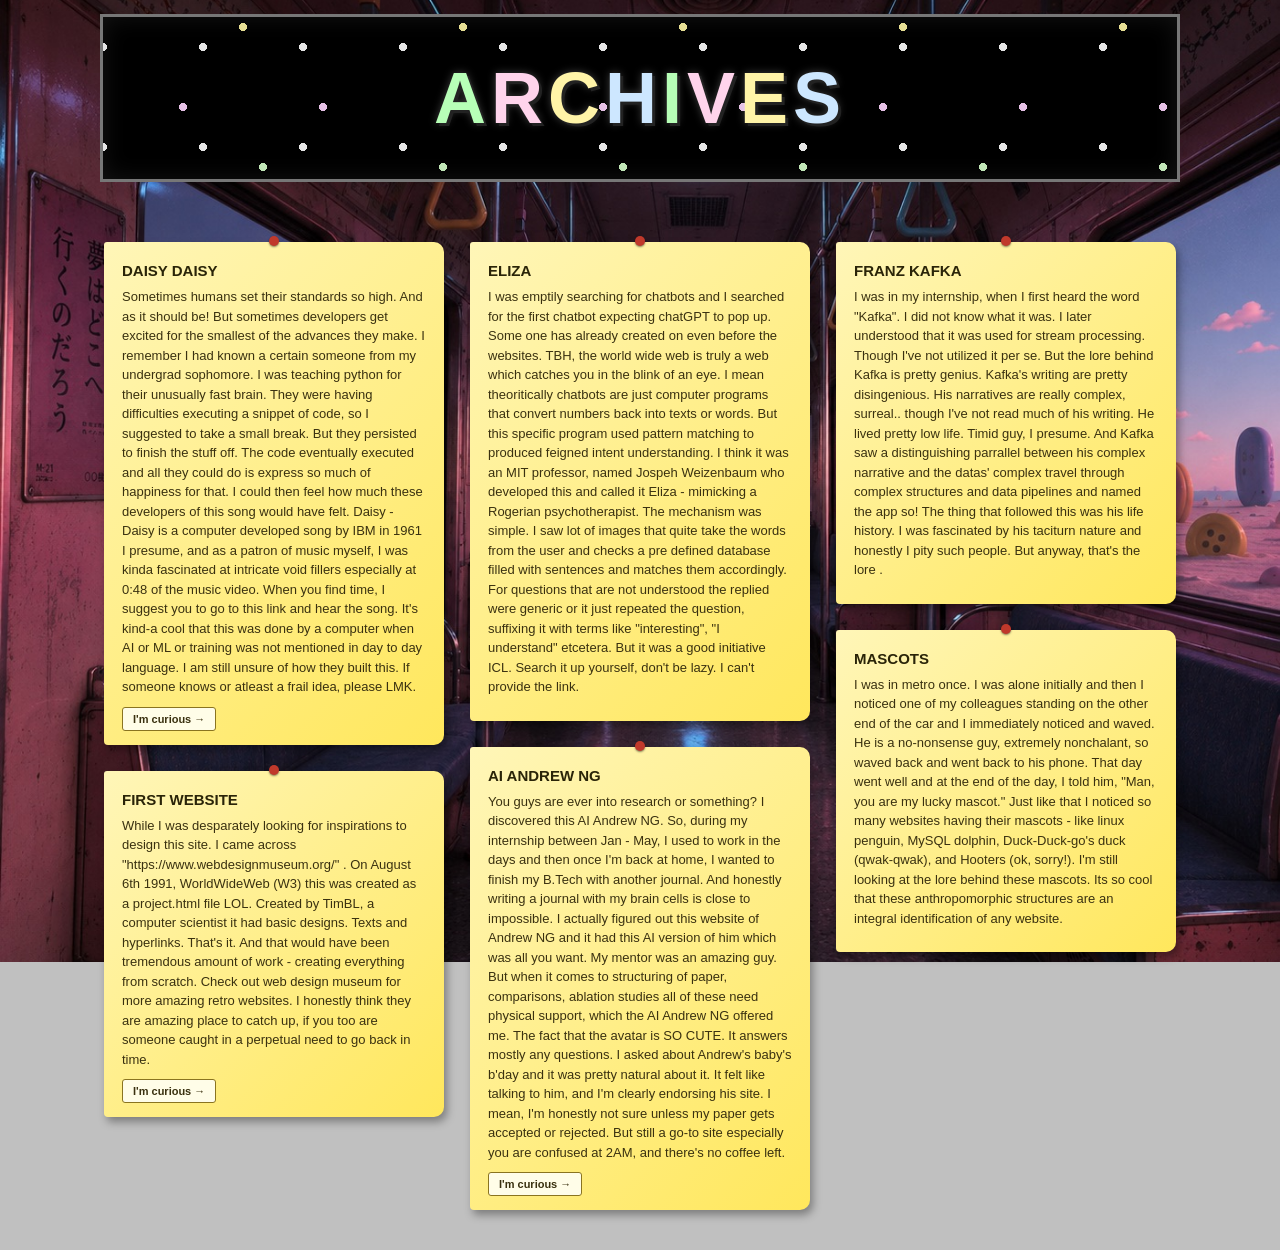
==== archives.html @ a82947a1 "After archives endpoint" ====
<!DOCTYPE html>
<html lang="en">
<head>
<meta charset="UTF-8">
<meta name="viewport" content="width=device-width, initial-scale=1.0">
<title>Archives</title>
<link rel="stylesheet" href="styles.css">
<link rel="stylesheet" href="archives.css">
</head>
<body class="archives-body">

<div id="page-wrap">

  <!-- ================= HEADING (reuses existing banner style) ================= -->
  <table class="banner-table" cellpadding="0" cellspacing="0" border="0">
    <tr>
      <td class="banner-cell">
        <div class="archive-header">
          <h1 class="archive-title">
            <span>A</span><span>R</span><span>C</span><span>H</span><span>I</span><span>V</span><span>E</span><span>S</span>
          </h1>
        </div>
      </td>
    </tr>
  </table>

  <!-- ================= NOTES BOARD (populated by archives.js) ================= -->
  <div id="notes-board" class="notes-board">
    <!-- Sticky notes are generated automatically from content/discoveries.md -->
    <!-- No note markup should be added here by hand. -->
  </div>

  <p id="notes-status" class="notes-status"></p>

</div>

<script src="archives.js"></script>
</body>
</html>
---- styles.css ----
/* ==========================================================
   RETRO 1998 PERSONAL HOMEPAGE STYLESHEET
   Palette: silver / light gray / dark gray / white / black
   ========================================================== */

* {
  box-sizing: border-box;
}

html, body {
  margin: 0;
  padding: 0;
  height: 100%;
}

body {
  font-family: Verdana, Tahoma, Arial, sans-serif;
  font-size: 12px;
  color: #000000;
  /* subtle brushed-silver / checker texture background */
  background-color: #c0c0c0;
  background-image:
    repeating-linear-gradient(
      45deg,
      rgba(255,255,255,0.08) 0px,
      rgba(255,255,255,0.08) 2px,
      rgba(0,0,0,0.04) 2px,
      rgba(0,0,0,0.04) 4px
    ),
    repeating-linear-gradient(
      0deg,
      rgba(255,255,255,0.05) 0px,
      rgba(255,255,255,0.05) 1px,
      transparent 1px,
      transparent 3px
    );
  background-attachment: fixed;
}

/* ---------- page wrapper / centering ---------- */

#page-wrap {
  max-width: 1100px;
  margin: 14px auto 30px auto;
  padding: 0 10px;
}

table {
  width: 100%;
  border-collapse: collapse;
}

/* ==========================================================
   BEVEL / EMBOSS HELPERS (classic Win95/98 3D borders)
   ========================================================== */

.bevel-out {
  border-top: 2px solid #ffffff;
  border-left: 2px solid #ffffff;
  border-right: 2px solid #404040;
  border-bottom: 2px solid #404040;
  box-shadow: inset 1px 1px 0px #dfdfdf, inset -1px -1px 0px #808080;
}

.bevel-in {
  border-top: 2px solid #404040;
  border-left: 2px solid #404040;
  border-right: 2px solid #ffffff;
  border-bottom: 2px solid #ffffff;
  box-shadow: inset 1px 1px 0px #808080;
}

/* ==========================================================
   BANNER
   ========================================================== */

.banner-table {
  margin-bottom: 50px;
}

.banner-cell {
  padding: 0;
}

.banner {
  background-color: #b0b0b0;
  background-image: linear-gradient(180deg, #e8e8e8 0%, #b8b8b8 50%, #909090 100%);
  border-top: 3px solid #ffffff;
  border-left: 3px solid #ffffff;
  border-right: 3px solid #404040;
  border-bottom: 3px solid #404040;
  padding: 14px 10px;
  text-align: center;
  position: relative;
}

.banner-title {
  margin: 4px 0 2px 0;
  font-family: Arial, Verdana, sans-serif;
  font-size: 35px;
  font-weight: bold;
  letter-spacing: 4px;
  color: #202020;
  text-shadow:
    2px 2px 0px #ffffff,
    3px 3px 0px #6f6f6f;
  text-transform: uppercase;
}

.banner-sub {
  margin: 0 0 6px 0;
  font-size: 13px;
  font-style: italic;
  color: #303030;
}

.banner-marquee {
  font-size: 14px;
  color: #303030;
  letter-spacing: 6px;
}

/* ==========================================================
   NAV BUTTONS
   ========================================================== */

.nav-table {
  margin-bottom: 10px;
}

.nav-cell {
  width: 33.33%;
  text-align: center;
}

.win-button {
  font-family: Verdana, Tahoma, Arial, sans-serif;
  font-size: 12px;
  font-weight: bold;
  color: #000000;
  background-color: #c0c0c0;
  background-image: linear-gradient(180deg, #e8e8e8 0%, #c0c0c0 40%, #a8a8a8 100%);
  border-top: 2px solid #ffffff;
  border-left: 2px solid #ffffff;
  border-right: 2px solid #404040;
  border-bottom: 2px solid #404040;
  padding: 10px 6px;
  width: 100%;
  cursor: pointer;
}

.win-button:hover {
  background-image: linear-gradient(180deg, #f0f0f0 0%, #d0d0d0 40%, #b8b8b8 100%);
}

.win-button:active {
  border-top: 2px solid #404040;
  border-left: 2px solid #404040;
  border-right: 2px solid #ffffff;
  border-bottom: 2px solid #ffffff;
  padding: 11px 5px 9px 7px;
}

/* ==========================================================
   MAIN CONTENT PANEL (styled like an old app window)
   ========================================================== */

.content-table {
  width: 500px;      /* or whatever size you want */
  margin-bottom: 10px;
}

.content-panel {
  background-color: #c0c0c0;
  border-top: 2px solid #ffffff;
  border-left: 2px solid #ffffff;
  border-right: 2px solid #404040;
  border-bottom: 2px solid #404040;
}

.panel-titlebar {
  background-image: linear-gradient(90deg, #000080 0%, #1084d0 100%);
  color: #ffffff;
  font-weight: bold;
  font-size: 12px;
  padding: 4px 6px;
  display: flex;
  justify-content: space-between;
  align-items: center;
  font-family: Tahoma, Verdana, sans-serif;
}

.panel-titlebar-btns {
  display: flex;
  gap: 3px;
}

.tb-btn-close {
  background-color: #cc1212;
  color: #000000;
  border-top: 1px solid #ffffff;
  border-left: 1px solid #ffffff;
  border-right: 1px solid #404040;
  border-bottom: 1px solid #404040;
  font-size: 10px;
  line-height: 12px;
  width: 16px;
  height: 14px;
  text-align: center;
  font-weight: bold;
}

.tb-btn {
  background-color: #c0c0c0;
  color: #000000;
  border-top: 1px solid #ffffff;
  border-left: 1px solid #ffffff;
  border-right: 1px solid #404040;
  border-bottom: 1px solid #404040;
  font-size: 10px;
  line-height: 12px;
  width: 16px;
  height: 14px;
  text-align: center;
  font-weight: bold;
}

.panel-body {
  padding: 14px;
  background-color: #d4d4d4;
  background-image:
    repeating-linear-gradient(
      0deg,
      rgba(0,0,0,0.015) 0px,
      rgba(0,0,0,0.015) 1px,
      transparent 1px,
      transparent 2px
    );
  min-height: 260px;
}

/* ---- layout table splitting video / text ---- */

.layout-table td {
  vertical-align: top;
}

.video-cell {
  width: 160px;
  padding-right: 16px;
  text-align: center;
}

.video-frame {
  width: 140px;
  height: 140px;
  background-color: #000000;
  border-top: 2px solid #404040;
  border-left: 2px solid #404040;
  border-right: 2px solid #ffffff;
  border-bottom: 2px solid #ffffff;
  padding: 4px;
  margin: 0 auto;
}

.intro-video {
  width: 100%;
  height: 100%;
  object-fit: cover;
  display: block;
  background-color: #000000;
}

.video-caption {
  margin-top: 6px;
  font-size: 13px;
  color: #070606;
  font-style: italic;
  font-family: 'Gill Sans', 'Gill Sans MT', Calibri, 'Trebuchet MS', sans-serif;
}

.text-cell {
  padding-top: 2px;
}

.notepad-heading {
  margin: 0 0 8px 0;
  font-size: 18px;
  color: #000080;
  font-family: Arial, Verdana, sans-serif;
}

.intro-text {
  margin: 0 0 10px 0;
  line-height: 1.5;
  color: #1a1a1a;
  text-align: justify ;
}

.divider {
  border: none;
  border-top: 1px solid #808080;
  border-bottom: 1px solid #ffffff;
  margin: 14px 0;
}

.placeholder-text {
  font-style: italic;
  color: #505050;
  font-size: 12px;
}

/* ==========================================================
   MAIN ROW LAYOUT (intro notepad + side windows side by side)
   ========================================================== */

.main-row-table {
  margin-bottom: 10px;
}

.main-row-left {
  vertical-align: top;
  width: 500px;
  padding-right: 24px;
}

.main-row-right {
  vertical-align: top;
}

/* the content-table nested inside main-row-left keeps its own
   width/margin rules untouched - no need to redeclare them here */

.side-window {
  margin-bottom: 16px;
}

.side-window:last-child {
  margin-bottom: 0;
}

.side-window-body {
  min-height: 0;
}

.side-content-row td {
  vertical-align: top;
}

.side-icon-cell {
  width: 56px;
  text-align: center;
  padding-right: 10px;
}

.side-icon {
  font-size: 36px;
  line-height: 1;
}

.side-window-title {
  margin: 0 0 4px 0;
  font-size: 15px;
  font-weight: bold;
  color: #000080;
  font-family: Arial, Verdana, sans-serif;
}

.side-window-hr {
  border: none;
  border-top: 1px solid #808080;
  border-bottom: 1px solid #ffffff;
  margin: 6px 0 10px 0;
}

.side-project-title {
  margin: 0 0 4px 0;
  font-weight: bold;
  font-size: 13px;
  color: #000000;
}

.side-desc-text {
  margin: 0;
  font-style: italic;
  font-size: 12px;
  color: #1a1a1a;
  line-height: 1.4;
}

.progress-row {
  display: flex;
  align-items: center;
  gap: 8px;
  margin: 12px 0 8px 0;
}

.progress-label {
  font-size: 12px;
  color: #1a1a1a;
  white-space: nowrap;
}

.progress-track {
  flex: 1;
  height: 14px;
  background-color: #ffffff;
  border-top: 1px solid #404040;
  border-left: 1px solid #404040;
  border-right: 1px solid #ffffff;
  border-bottom: 1px solid #ffffff;
  padding: 1px;
}

.progress-fill {
  height: 100%;
  background-color: #000080;
  background-image: repeating-linear-gradient(
    90deg,
    #1084d0 0px,
    #1084d0 6px,
    #000080 6px,
    #000080 8px
  );
}

.progress-percent {
  font-size: 12px;
  font-weight: bold;
  color: #1a1a1a;
  white-space: nowrap;
}

.side-meta-text {
  font-size: 11px;
  color: #505050;
  margin: 0;
}

.side-dashed-divider {
  border: none;
  border-top: 1px dashed #808080;
  margin: 10px 0;
}

.side-btn {
  width: 160px;
  text-align: left;
  padding: 8px 10px;
}

/* ==========================================================
   SOCIAL LINKS BOX
   ========================================================== */

.social-box {
  max-width: 500px;
  margin: 0 auto 16px auto;
  padding: 14px;
  display: flex;
  justify-content: center;
  gap: 16px;
  background-color: #c0c0c0;
  border-radius: 14px;
  border-top: 2px solid #ffffff;
  border-left: 2px solid #ffffff;
  border-right: 2px solid #404040;
  border-bottom: 2px solid #404040;
}

.social-slot {
  width: 48px;
  height: 48px;
  background-color: #d4d4d4;
  border-top: 2px solid #404040;
  border-left: 2px solid #404040;
  border-right: 2px solid #ffffff;
  border-bottom: 2px solid #ffffff;
  display: flex;
  align-items: center;
  justify-content: center;
}

.social-icon {
  width: 32px;
  height: 32px;
  object-fit: contain;
}

/* ==========================================================
   FOOTER
   ========================================================== */

.footer-cell {
  text-align: center;
  padding-top: 6px;
}

.pixel-divider {
  border: none;
  height: 4px;
  background-image: repeating-linear-gradient(
    90deg,
    #404040 0px,
    #404040 4px,
    #ffffff 4px,
    #ffffff 8px
  );
  margin: 0 0 8px 0;
}

.footer-text {
  font-size: 11px;
  color: #303030;
  line-height: 1.6;
}

.blink {
  animation: blinker 1s step-start infinite;
  color: #cc0000;
  font-weight: bold;
}

@keyframes blinker {
  50% {
    opacity: 0;
  }
}

/* ==========================================================
   RESPONSIVE (keep it simple / period-appropriate)
   ========================================================== */

@media (max-width: 600px) {
  .banner-title {
    font-size: 26px;
    letter-spacing: 2px;
  }

  .nav-table, .nav-table tr, .nav-cell {
    display: block;
    width: 100%;
  }

  .nav-cell {
    margin-bottom: 6px;
  }

  .layout-table, .layout-table tr, .video-cell, .text-cell {
    display: block;
    width: 100%;
  }

  .video-cell {
    padding-right: 0;
    margin-bottom: 12px;
  }

  .main-row-table, .main-row-table tr, .main-row-left, .main-row-right {
    display: block;
    width: 100%;
  }

  .main-row-left {
    padding-right: 0;
    margin-bottom: 16px;
  }

  .content-table {
    width: 100%;
  }
}
---- archives.css ----
/* ==========================================================
   ARCHIVES PAGE STYLESHEET
   Loaded after styles.css - only overrides/adds what's needed
   for this page. Shared banner/silver look stays untouched.
   ========================================================== */

/* ---------- page background photo + readability overlay ---------- */

/* ===========================
   Archive Header
=========================== */

.archive-header {
    position: relative;
    background: #000;
    padding: 40px 20px;
    text-align: center;
    overflow: hidden;
    border: 3px solid #777;
    box-shadow: inset 0 0 25px rgba(255,255,255,0.08);
}

/* Random pastel stars */

.archive-header::before {
    content: "";
    position: absolute;
    inset: 0;

    background-image:
        radial-gradient(#ffd6ff 4px, transparent 2px),
        radial-gradient(#d6ffcb 4px, transparent 2px),
        radial-gradient(#fff6a3 4px, transparent 2px),
        radial-gradient(#cde7ff 4px, transparent 2px),
        radial-gradient(white 4px, transparent 1.8px);

    background-size:
        140px 140px,
        180px 180px,
        220px 220px,
        260px 260px,
        100px 100px;

    background-position:
        10px 20px,
        70px 60px,
        30px 120px,
        100px 40px,
        50px 80px;

    opacity: .9;
    pointer-events: none;
}

/* Archive title */

.archive-title {
    position: relative;
    z-index: 2;
    font-family: Impact, sans-serif;
    font-size: 72px;
    letter-spacing: 5px;
    margin: 0;
    text-shadow:
        3px 3px 0 #222,
        0 0 8px rgba(255,255,255,.25);
}

/* Individual letter colours */

.archive-title span:nth-child(4n+1) {
    color: #b7ffb7;      /* pastel green */
}

.archive-title span:nth-child(4n+2) {
    color: #ffd4ec;      /* pastel pink */
}

.archive-title span:nth-child(4n+3) {
    color: #fff4a8;      /* pastel yellow */
}

.archive-title span:nth-child(4n+4) {
    color: #cde7ff;      /* pastel blue */
}

/* Subtitle */

.archive-subtitle {
    position: relative;
    z-index: 2;
    margin-top: 10px;
    color: #d8d8d8;
    font-style: italic;
    font-size: 28px;
}

body.archives-body {
  background-image: url('assets/metro.jpeg');
  background-size: cover;
  background-position: center center;
  background-repeat: no-repeat;
  background-attachment: fixed;
  position: relative;
}

body.archives-body::before {
  content: "";
  position: fixed;
  top: 0;
  left: 0;
  right: 0;
  bottom: 0;
  z-index: 0;
  pointer-events: none;
}

body.archives-body #page-wrap {
  position: relative;
  z-index: 1;
}

/* ==========================================================
   NOTES BOARD (masonry / Pinterest-style layout via flexbox
   columns built in JS - see archives.js. CSS multi-column
   layout was tried first but browsers don't reliably honor
   break-inside: avoid, so tall notes could get sliced across
   a column break. Real flex columns avoid that entirely,
   since a note is a full DOM child of its column, never a
   fragment straddling a break.)
   ========================================================== */

.notes-board {
  display: flex;
  align-items: flex-start;
  gap: 26px;
  padding: 10px 4px 40px 4px;
}

.notes-column {
  display: flex;
  flex-direction: column;
  gap: 26px;
  flex: 1 1 0;
  min-width: 0;
}

.notes-status {
  text-align: center;
  font-size: 12px;
  color: #303030;
  font-style: italic;
}

/* ---------- individual sticky note ---------- */

.sticky-note {
  margin: 0;
  padding: 16px 18px 14px 18px;
  background-color: #fff29b;
  background-image: linear-gradient(135deg, #fff6b8 0%, #ffe75c 100%);
  border-radius: 3px 10px 10px 4px;
  box-shadow: 3px 5px 9px rgba(0, 0, 0, 0.35);
  font-family: "Comic Sans MS", "Segoe Print", Verdana, cursive, sans-serif;
  color: #3a3110;
  position: relative;
}

/* small "pin" dot at the top of each note for a handmade touch */
.sticky-note::before {
  content: "";
  position: absolute;
  top: -6px;
  left: 50%;
  transform: translateX(-50%);
  width: 10px;
  height: 10px;
  background-color: #c0392b;
  border-radius: 50%;
  box-shadow: 0 1px 2px rgba(0, 0, 0, 0.5);
}

.note-title {
  margin: 4px 0 8px 0;
  font-size: 15px;
  font-weight: bold;
  color: #2a2408;
}

.note-summary {
  margin: 0 0 10px 0;
  font-size: 13px;
  line-height: 1.5;
  color: #3a3110;
}

.note-link-btn {
  display: inline-block;
  font-family: Verdana, Tahoma, Arial, sans-serif;
  font-size: 11px;
  font-weight: bold;
  color: #3a3110;
  background-color: #fffde8;
  border: 1px solid #8a7420;
  border-radius: 3px;
  padding: 5px 10px;
  text-decoration: none;
  cursor: pointer;
}

.note-link-btn:hover {
  background-color: #ffffff;
}

/* ==========================================================
   RESPONSIVE MASONRY COLUMNS
   Column *count* is decided in archives.js (it needs to know
   the number to actually distribute notes into that many
   .notes-column elements). These breakpoints must stay in
   sync with the ones read in archives.js.
   ========================================================== */

@media (max-width: 600px) {
  .notes-board {
    flex-direction: column;
  }
}
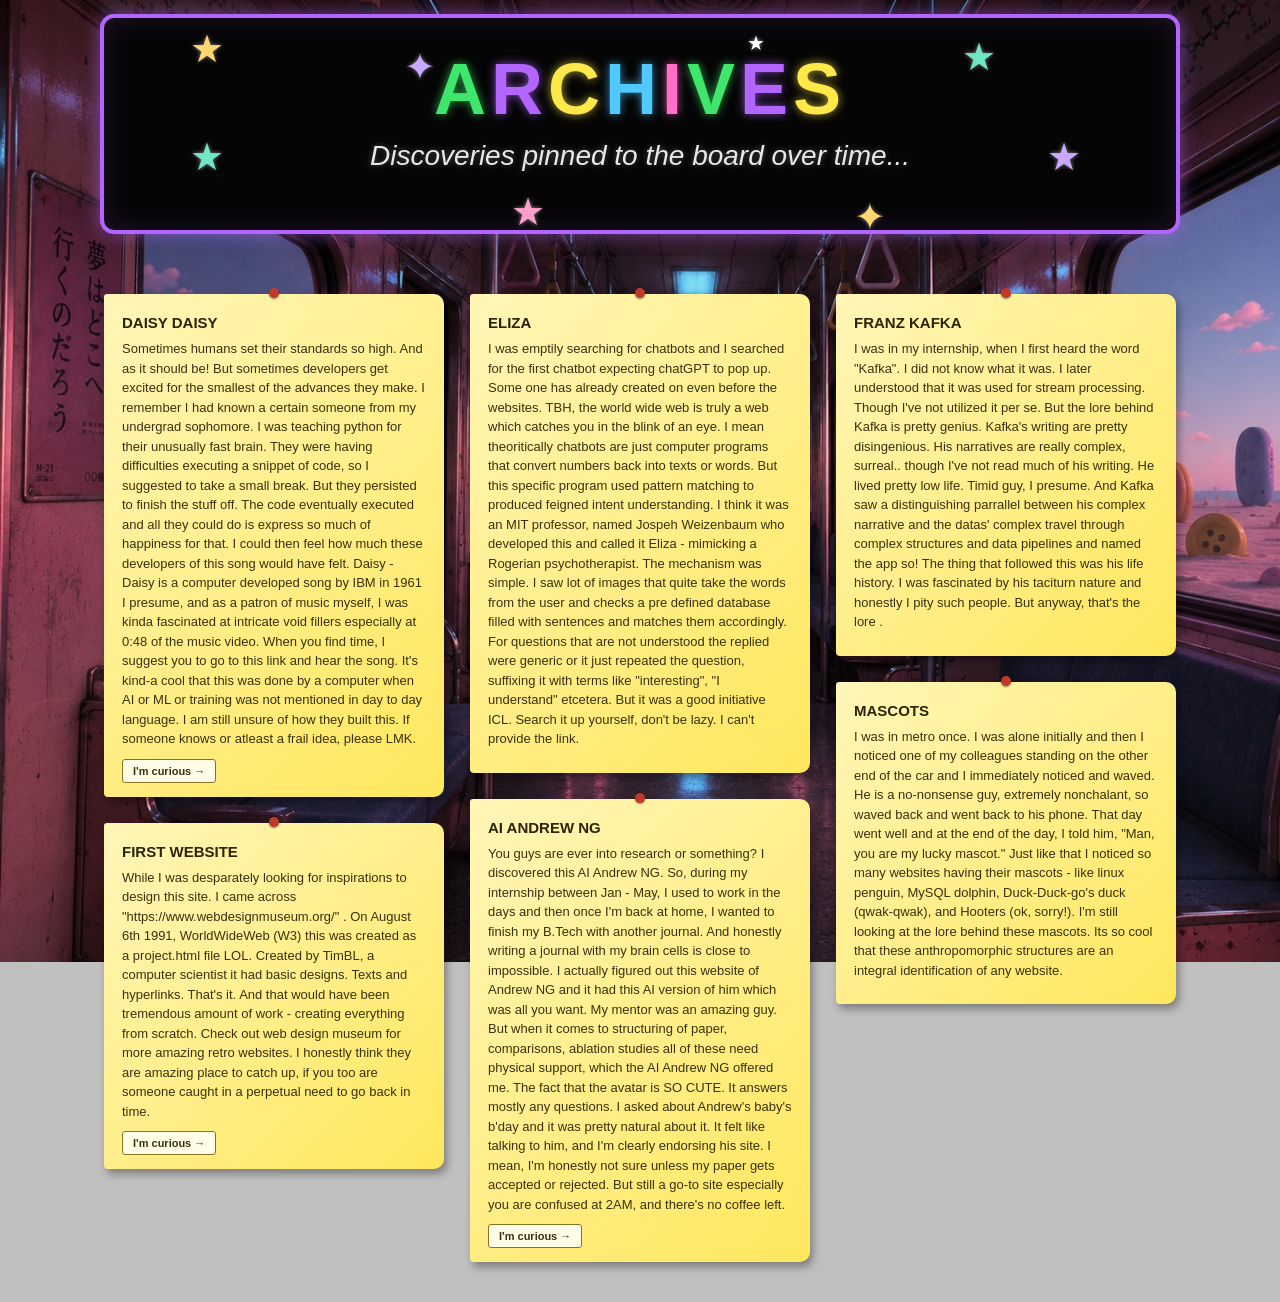
==== commit 1378466c: "new header" ====
--- a/archives.html
+++ b/archives.html
@@ -16,9 +16,20 @@
     <tr>
       <td class="banner-cell">
         <div class="archive-header">
+          <div class="header-stars" aria-hidden="true">
+            <span class="star" style="top:12px; left:8%; color:#ffd76e; font-size:38px;">★</span>
+            <span class="star" style="top:120px; left:8%; color:#6fe6c4; font-size:38px;">★</span>
+            <span class="star" style="top:30px; left:28%; color:#c9a8ff; font-size:38px;">✦</span>
+            <span class="star" style="top:175px; left:38%; color:#ff9ecb; font-size:38px;">★</span>
+            <span class="star" style="top:20px; left:80%; color:#6fe6c4; font-size:38px;">★</span>
+            <span class="star" style="top:180px; left:70%; color:#ffd76e; font-size:38px;">✦</span>
+            <span class="star" style="top:15px; left:60%; color:#ffffff; font-size:20px;">★</span>
+            <span class="star" style="top:120px; left:88%; color:#c9a8ff; font-size:38px;">★</span>
+          </div>
           <h1 class="archive-title">
             <span>A</span><span>R</span><span>C</span><span>H</span><span>I</span><span>V</span><span>E</span><span>S</span>
           </h1>
+          <p class="archive-subtitle">Discoveries pinned to the board over time...</p>
         </div>
       </td>
     </tr>
--- a/styles.css
+++ b/styles.css
@@ -358,6 +358,16 @@
   line-height: 1;
 }
 
+.folder-icon {
+  width: 48px;
+  height: 52px;
+}
+
+.eureka-icon {
+  width: 48px;
+  height: 52px;
+}
+
 .side-window-title {
   margin: 0 0 4px 0;
   font-size: 15px;
--- a/archives.css
+++ b/archives.css
@@ -12,44 +12,30 @@
 
 .archive-header {
     position: relative;
-    background: #000;
-    padding: 40px 20px;
+    background: #050505;
+    padding: 30px 20px;
     text-align: center;
     overflow: hidden;
-    border: 3px solid #777;
-    box-shadow: inset 0 0 25px rgba(255,255,255,0.08);
-}
-
-/* Random pastel stars */
-
-.archive-header::before {
-    content: "";
-    position: absolute;
-    inset: 0;
-
-    background-image:
-        radial-gradient(#ffd6ff 4px, transparent 2px),
-        radial-gradient(#d6ffcb 4px, transparent 2px),
-        radial-gradient(#fff6a3 4px, transparent 2px),
-        radial-gradient(#cde7ff 4px, transparent 2px),
-        radial-gradient(white 4px, transparent 1.8px);
-
-    background-size:
-        140px 140px,
-        180px 180px,
-        220px 220px,
-        260px 260px,
-        100px 100px;
-
-    background-position:
-        10px 20px,
-        70px 60px,
-        30px 120px,
-        100px 40px,
-        50px 80px;
-
-    opacity: .9;
-    pointer-events: none;
+    border: 4px solid #b266ff;
+    border-radius: 14px;
+    box-shadow:
+        0 0 18px rgba(178, 102, 255, 0.55),
+        inset 0 0 30px rgba(178, 102, 255, 0.15);
+}
+
+/* Scattered multi-colored stars */
+
+.header-stars {
+  position: absolute;
+  inset: 0;
+  pointer-events: none;
+  z-index: 1;
+}
+
+.star {
+  position: absolute;
+  line-height: 1;
+  text-shadow: 0 0 4px rgba(255, 255, 255, 0.5);
 }
 
 /* Archive title */
@@ -62,26 +48,35 @@
     letter-spacing: 5px;
     margin: 0;
     text-shadow:
-        3px 3px 0 #222,
-        0 0 8px rgba(255,255,255,.25);
-}
-
-/* Individual letter colours */
-
-.archive-title span:nth-child(4n+1) {
-    color: #b7ffb7;      /* pastel green */
-}
-
-.archive-title span:nth-child(4n+2) {
-    color: #ffd4ec;      /* pastel pink */
-}
-
-.archive-title span:nth-child(4n+3) {
-    color: #fff4a8;      /* pastel yellow */
-}
-
-.archive-title span:nth-child(4n+4) {
-    color: #cde7ff;      /* pastel blue */
+        3px 3px 0 #000,
+        0 0 12px rgba(255, 255, 255, 0.4);
+}
+
+/* Individual letter colours - more saturated / "neon" */
+
+.archive-title span:nth-child(5n+1) {
+    color: #3ee66b;      /* vivid green */
+    text-shadow: 0 0 10px rgba(62, 230, 107, 0.7), 3px 3px 0 #000;
+}
+
+.archive-title span:nth-child(5n+2) {
+    color: #b266ff;      /* vivid purple */
+    text-shadow: 0 0 10px rgba(178, 102, 255, 0.7), 3px 3px 0 #000;
+}
+
+.archive-title span:nth-child(5n+3) {
+    color: #ffe94a;      /* vivid yellow */
+    text-shadow: 0 0 10px rgba(255, 233, 74, 0.7), 3px 3px 0 #000;
+}
+
+.archive-title span:nth-child(5n+4) {
+    color: #4fc9ff;      /* vivid blue */
+    text-shadow: 0 0 10px rgba(79, 201, 255, 0.7), 3px 3px 0 #000;
+}
+
+.archive-title span:nth-child(5n+5) {
+    color: #ff6fc9;      /* vivid pink */
+    text-shadow: 0 0 10px rgba(255, 111, 201, 0.7), 3px 3px 0 #000;
 }
 
 /* Subtitle */
@@ -90,9 +85,10 @@
     position: relative;
     z-index: 2;
     margin-top: 10px;
-    color: #d8d8d8;
+    color: #e8e8e8;
     font-style: italic;
     font-size: 28px;
+    text-shadow: 0 0 6px rgba(255, 255, 255, 0.3);
 }
 
 body.archives-body {
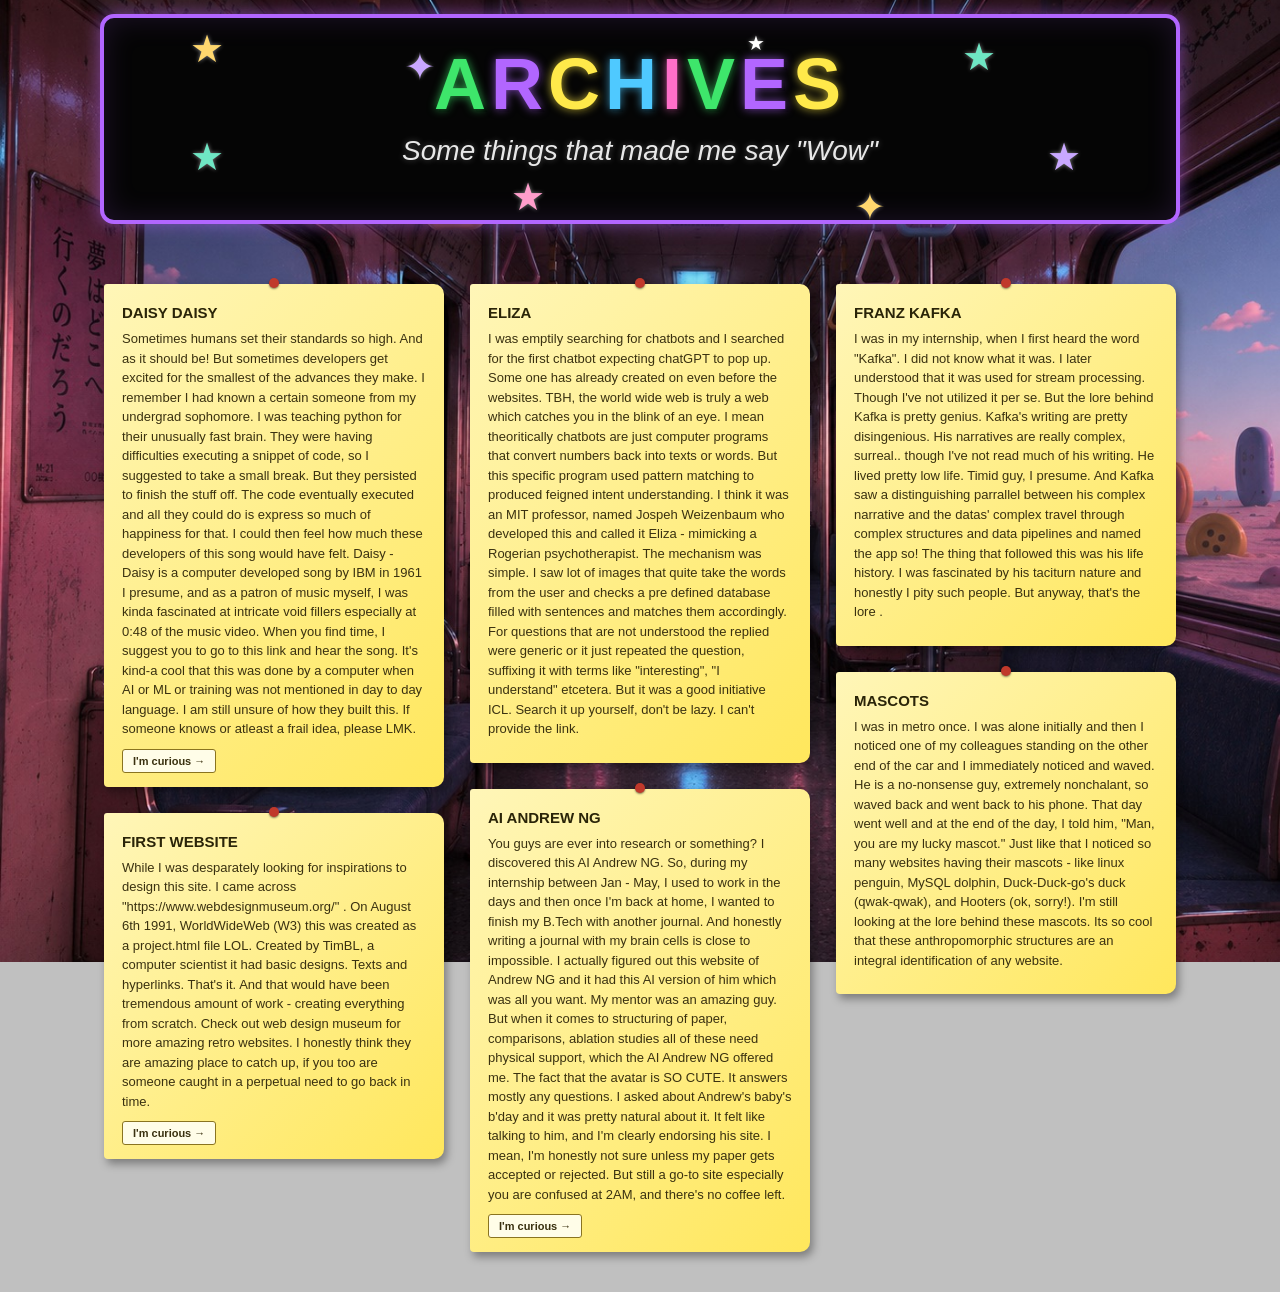
==== commit f2afc9be: "eureka change" ====
--- a/archives.html
+++ b/archives.html
@@ -20,16 +20,16 @@
             <span class="star" style="top:12px; left:8%; color:#ffd76e; font-size:38px;">★</span>
             <span class="star" style="top:120px; left:8%; color:#6fe6c4; font-size:38px;">★</span>
             <span class="star" style="top:30px; left:28%; color:#c9a8ff; font-size:38px;">✦</span>
-            <span class="star" style="top:175px; left:38%; color:#ff9ecb; font-size:38px;">★</span>
+            <span class="star" style="top:160px; left:38%; color:#ff9ecb; font-size:38px;">★</span>
             <span class="star" style="top:20px; left:80%; color:#6fe6c4; font-size:38px;">★</span>
-            <span class="star" style="top:180px; left:70%; color:#ffd76e; font-size:38px;">✦</span>
+            <span class="star" style="top:170px; left:70%; color:#ffd76e; font-size:38px;">✦</span>
             <span class="star" style="top:15px; left:60%; color:#ffffff; font-size:20px;">★</span>
             <span class="star" style="top:120px; left:88%; color:#c9a8ff; font-size:38px;">★</span>
           </div>
           <h1 class="archive-title">
             <span>A</span><span>R</span><span>C</span><span>H</span><span>I</span><span>V</span><span>E</span><span>S</span>
           </h1>
-          <p class="archive-subtitle">Discoveries pinned to the board over time...</p>
+          <p class="archive-subtitle">Some things that made me say "Wow"</p>
         </div>
       </td>
     </tr>
--- a/styles.css
+++ b/styles.css
@@ -129,8 +129,11 @@
 }
 
 .nav-cell {
-  width: 33.33%;
-  text-align: center;
+  width: 25%;
+  text-align: center;.nav-btn {
+  font-size: 11px;
+  padding: 10px 4px;
+}
 }
 
 .win-button {
@@ -148,6 +151,7 @@
   width: 100%;
   cursor: pointer;
 }
+
 
 .win-button:hover {
   background-image: linear-gradient(180deg, #f0f0f0 0%, #d0d0d0 40%, #b8b8b8 100%);
@@ -481,20 +485,13 @@
 .social-slot {
   width: 48px;
   height: 48px;
-  background-color: #d4d4d4;
-  border-top: 2px solid #404040;
-  border-left: 2px solid #404040;
-  border-right: 2px solid #ffffff;
-  border-bottom: 2px solid #ffffff;
-  display: flex;
-  align-items: center;
-  justify-content: center;
+  overflow: hidden;
 }
 
 .social-icon {
-  width: 32px;
-  height: 32px;
-  object-fit: contain;
+  width: 100%;
+  height: 100%;
+  object-fit: cover;
 }
 
 /* ==========================================================
--- a/archives.css
+++ b/archives.css
@@ -13,7 +13,7 @@
 .archive-header {
     position: relative;
     background: #050505;
-    padding: 30px 20px;
+    padding: 25px 15px;
     text-align: center;
     overflow: hidden;
     border: 4px solid #b266ff;
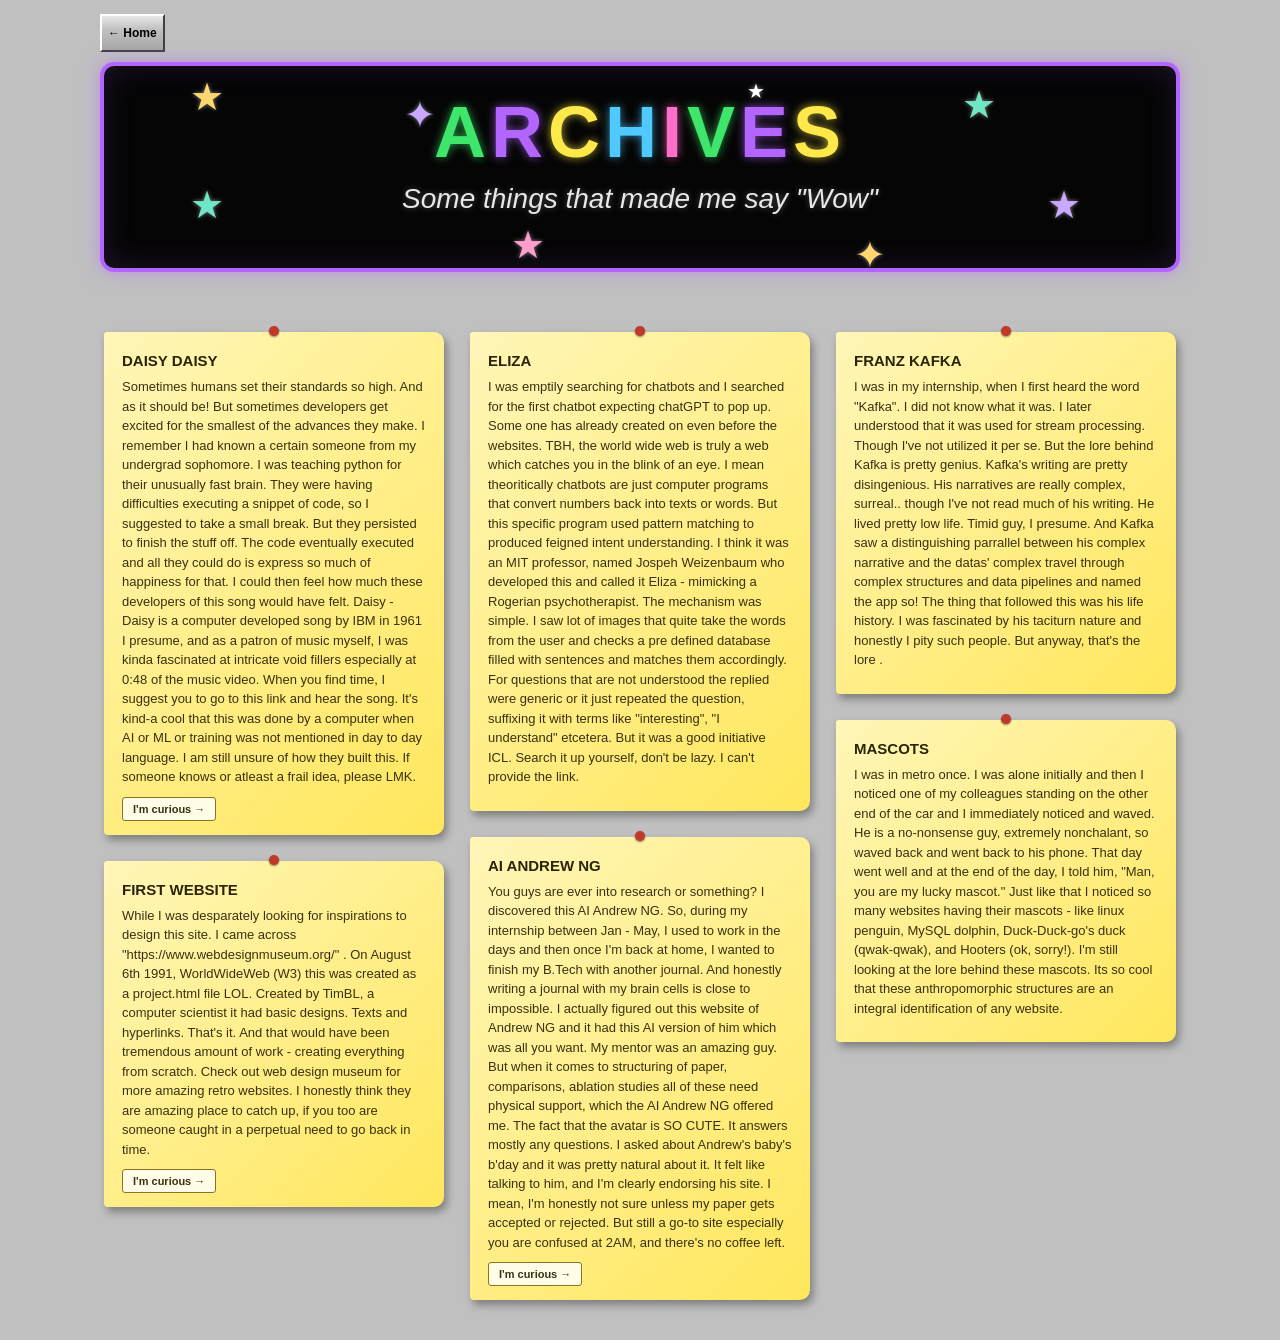
==== commit 1db4a820: "Last changes done and dusted" ====
--- a/archives.html
+++ b/archives.html
@@ -4,12 +4,16 @@
 <meta charset="UTF-8">
 <meta name="viewport" content="width=device-width, initial-scale=1.0">
 <title>Archives</title>
-<link rel="stylesheet" href="styles.css">
-<link rel="stylesheet" href="archives.css">
+<link rel="stylesheet" href="css/base.css">
+<link rel="stylesheet" href="css/banner.css">
+<link rel="stylesheet" href="css/archives.css">
 </head>
 <body class="archives-body">
 
 <div id="page-wrap">
+
+  <!-- ================= BACK TO HOME (this page has no nav bar otherwise) ================= -->
+  <a href="index.html" class="win-button archive-home-link">&larr; Home</a>
 
   <!-- ================= HEADING (reuses existing banner style) ================= -->
   <table class="banner-table" cellpadding="0" cellspacing="0" border="0">
@@ -45,6 +49,6 @@
 
 </div>
 
-<script src="archives.js"></script>
+<script src="js/archives.js"></script>
 </body>
 </html>
--- a/css/base.css
+++ b/css/base.css
@@ -0,0 +1,108 @@
+/* ==========================================================
+   BASE
+   Used in: index.html AND archives.html (loaded first on both).
+   Foundational, page-agnostic styles: the reset, the page
+   wrapper, default table behavior, the classic Win95/98 bevel
+   helpers, and .win-button - the generic button look reused by
+   the nav bar, side-window buttons, project cards, the arcade
+   notice's OK button, and the archives "Home" link.
+   ========================================================== */
+
+* {
+  box-sizing: border-box;
+}
+
+html, body {
+  margin: 0;
+  padding: 0;
+  height: 100%;
+}
+
+body {
+  font-family: Arial, Helvetica, sans-serif;
+  font-size: 12px;
+  color: #000000;
+  /* subtle brushed-silver / checker texture background */
+  background-color: #c0c0c0;
+  background-image:
+    repeating-linear-gradient(
+      45deg,
+      rgba(255,255,255,0.08) 0px,
+      rgba(255,255,255,0.08) 2px,
+      rgba(0,0,0,0.04) 2px,
+      rgba(0,0,0,0.04) 4px
+    ),
+    repeating-linear-gradient(
+      0deg,
+      rgba(255,255,255,0.05) 0px,
+      rgba(255,255,255,0.05) 1px,
+      transparent 1px,
+      transparent 3px
+    );
+  background-attachment: fixed;
+}
+
+/* ---------- page wrapper / centering ---------- */
+
+#page-wrap {
+  max-width: 1100px;
+  margin: 14px auto 30px auto;
+  padding: 0 10px;
+}
+
+table {
+  width: 100%;
+  border-collapse: collapse;
+}
+
+/* ==========================================================
+   BEVEL / EMBOSS HELPERS (classic Win95/98 3D borders)
+   ========================================================== */
+
+.bevel-out {
+  border-top: 2px solid #ffffff;
+  border-left: 2px solid #ffffff;
+  border-right: 2px solid #404040;
+  border-bottom: 2px solid #404040;
+  box-shadow: inset 1px 1px 0px #dfdfdf, inset -1px -1px 0px #808080;
+}
+
+.bevel-in {
+  border-top: 2px solid #404040;
+  border-left: 2px solid #404040;
+  border-right: 2px solid #ffffff;
+  border-bottom: 2px solid #ffffff;
+  box-shadow: inset 1px 1px 0px #808080;
+}
+
+/* ==========================================================
+   GENERIC BUTTON
+   ========================================================== */
+
+.win-button {
+  font-family: Verdana, Tahoma, Arial, sans-serif;
+  font-size: 12px;
+  font-weight: bold;
+  color: #000000;
+  background-color: #c0c0c0;
+  background-image: linear-gradient(180deg, #e8e8e8 0%, #c0c0c0 40%, #a8a8a8 100%);
+  border-top: 2px solid #ffffff;
+  border-left: 2px solid #ffffff;
+  border-right: 2px solid #404040;
+  border-bottom: 2px solid #404040;
+  padding: 10px 6px;
+  width: 100%;
+  cursor: pointer;
+}
+
+.win-button:hover {
+  background-image: linear-gradient(180deg, #f0f0f0 0%, #d0d0d0 40%, #b8b8b8 100%);
+}
+
+.win-button:active {
+  border-top: 2px solid #404040;
+  border-left: 2px solid #404040;
+  border-right: 2px solid #ffffff;
+  border-bottom: 2px solid #ffffff;
+  padding: 11px 5px 9px 7px;
+}
--- a/css/banner.css
+++ b/css/banner.css
@@ -0,0 +1,62 @@
+/* ==========================================================
+   BANNER
+   Used in: index.html (the top hieroglyph banner) AND
+   archives.html (reuses .banner-table/.banner-cell as the
+   structural wrapper around its own .archive-header look, which
+   lives in archives.css).
+   ========================================================== */
+
+.banner-table {
+  margin-bottom: 50px;
+}
+
+.banner-cell {
+  padding: 0;
+}
+
+.banner {
+  background-color: #b0b0b0;
+  background-image: linear-gradient(180deg, #e8e8e8 0%, #b8b8b8 50%, #909090 100%);
+  border-top: 3px solid #ffffff;
+  border-left: 3px solid #ffffff;
+  border-right: 3px solid #404040;
+  border-bottom: 3px solid #404040;
+  padding: 14px 10px;
+  text-align: center;
+  position: relative;
+}
+
+.banner-title {
+  margin: 4px 0 2px 0;
+  font-family: Arial, Verdana, sans-serif;
+  font-size: 35px;
+  font-weight: bold;
+  letter-spacing: 4px;
+  color: #202020;
+  text-shadow:
+    2px 2px 0px #ffffff,
+    3px 3px 0px #6f6f6f;
+  text-transform: uppercase;
+}
+
+.banner-sub {
+  margin: 0 0 6px 0;
+  font-size: 13px;
+  font-style: italic;
+  color: #303030;
+}
+
+.banner-marquee {
+  font-size: 14px;
+  color: #303030;
+  letter-spacing: 6px;
+}
+
+/* ---------- responsive ---------- */
+
+@media (max-width: 600px) {
+  .banner-title {
+    font-size: 26px;
+    letter-spacing: 2px;
+  }
+}
--- a/css/archives.css
+++ b/css/archives.css
@@ -0,0 +1,233 @@
+/* ==========================================================
+   ARCHIVES PAGE STYLESHEET
+   Used in: archives.html only. Loaded after css/base.css and
+   css/banner.css - only overrides/adds what's needed for this
+   page. Shared banner/silver look stays untouched.
+   ========================================================== */
+
+/* ---------- page background photo + readability overlay ---------- */
+
+/* ---------- back-to-home link (archives.html has no nav bar) ---------- */
+
+.archive-home-link {
+  display: inline-block;
+  width: auto;
+  margin-bottom: 10px;
+  text-decoration: none;
+}
+
+/* ===========================
+   Archive Header
+=========================== */
+
+.archive-header {
+    position: relative;
+    background: #050505;
+    padding: 25px 15px;
+    text-align: center;
+    overflow: hidden;
+    border: 4px solid #b266ff;
+    border-radius: 14px;
+    box-shadow:
+        0 0 18px rgba(178, 102, 255, 0.55),
+        inset 0 0 30px rgba(178, 102, 255, 0.15);
+}
+
+/* Scattered multi-colored stars */
+
+.header-stars {
+  position: absolute;
+  inset: 0;
+  pointer-events: none;
+  z-index: 1;
+}
+
+.star {
+  position: absolute;
+  line-height: 1;
+  text-shadow: 0 0 4px rgba(255, 255, 255, 0.5);
+}
+
+/* Archive title */
+
+.archive-title {
+    position: relative;
+    z-index: 2;
+    font-family: Impact, sans-serif;
+    font-size: 72px;
+    letter-spacing: 5px;
+    margin: 0;
+    text-shadow:
+        3px 3px 0 #000,
+        0 0 12px rgba(255, 255, 255, 0.4);
+}
+
+/* Individual letter colours - more saturated / "neon" */
+
+.archive-title span:nth-child(5n+1) {
+    color: #3ee66b;      /* vivid green */
+    text-shadow: 0 0 10px rgba(62, 230, 107, 0.7), 3px 3px 0 #000;
+}
+
+.archive-title span:nth-child(5n+2) {
+    color: #b266ff;      /* vivid purple */
+    text-shadow: 0 0 10px rgba(178, 102, 255, 0.7), 3px 3px 0 #000;
+}
+
+.archive-title span:nth-child(5n+3) {
+    color: #ffe94a;      /* vivid yellow */
+    text-shadow: 0 0 10px rgba(255, 233, 74, 0.7), 3px 3px 0 #000;
+}
+
+.archive-title span:nth-child(5n+4) {
+    color: #4fc9ff;      /* vivid blue */
+    text-shadow: 0 0 10px rgba(79, 201, 255, 0.7), 3px 3px 0 #000;
+}
+
+.archive-title span:nth-child(5n+5) {
+    color: #ff6fc9;      /* vivid pink */
+    text-shadow: 0 0 10px rgba(255, 111, 201, 0.7), 3px 3px 0 #000;
+}
+
+/* Subtitle */
+
+.archive-subtitle {
+    position: relative;
+    z-index: 2;
+    margin-top: 10px;
+    color: #e8e8e8;
+    font-style: italic;
+    font-size: 28px;
+    text-shadow: 0 0 6px rgba(255, 255, 255, 0.3);
+}
+
+body.archives-body {
+  background-image: url('assets/metro.jpeg');
+  background-size: cover;
+  background-position: center center;
+  background-repeat: no-repeat;
+  background-attachment: fixed;
+  position: relative;
+}
+
+body.archives-body::before {
+  content: "";
+  position: fixed;
+  top: 0;
+  left: 0;
+  right: 0;
+  bottom: 0;
+  z-index: 0;
+  pointer-events: none;
+}
+
+body.archives-body #page-wrap {
+  position: relative;
+  z-index: 1;
+}
+
+/* ==========================================================
+   NOTES BOARD (masonry / Pinterest-style layout via flexbox
+   columns built in JS - see archives.js. CSS multi-column
+   layout was tried first but browsers don't reliably honor
+   break-inside: avoid, so tall notes could get sliced across
+   a column break. Real flex columns avoid that entirely,
+   since a note is a full DOM child of its column, never a
+   fragment straddling a break.)
+   ========================================================== */
+
+.notes-board {
+  display: flex;
+  align-items: flex-start;
+  gap: 26px;
+  padding: 10px 4px 40px 4px;
+}
+
+.notes-column {
+  display: flex;
+  flex-direction: column;
+  gap: 26px;
+  flex: 1 1 0;
+  min-width: 0;
+}
+
+.notes-status {
+  text-align: center;
+  font-size: 12px;
+  color: #303030;
+  font-style: italic;
+}
+
+/* ---------- individual sticky note ---------- */
+
+.sticky-note {
+  margin: 0;
+  padding: 16px 18px 14px 18px;
+  background-color: #fff29b;
+  background-image: linear-gradient(135deg, #fff6b8 0%, #ffe75c 100%);
+  border-radius: 3px 10px 10px 4px;
+  box-shadow: 3px 5px 9px rgba(0, 0, 0, 0.35);
+  font-family: "Comic Sans MS", "Segoe Print", Verdana, cursive, sans-serif;
+  color: #3a3110;
+  position: relative;
+}
+
+/* small "pin" dot at the top of each note for a handmade touch */
+.sticky-note::before {
+  content: "";
+  position: absolute;
+  top: -6px;
+  left: 50%;
+  transform: translateX(-50%);
+  width: 10px;
+  height: 10px;
+  background-color: #c0392b;
+  border-radius: 50%;
+  box-shadow: 0 1px 2px rgba(0, 0, 0, 0.5);
+}
+
+.note-title {
+  margin: 4px 0 8px 0;
+  font-size: 15px;
+  font-weight: bold;
+  color: #2a2408;
+}
+
+.note-summary {
+  margin: 0 0 10px 0;
+  font-size: 13px;
+  line-height: 1.5;
+  color: #3a3110;
+}
+
+.note-link-btn {
+  display: inline-block;
+  font-family: Verdana, Tahoma, Arial, sans-serif;
+  font-size: 11px;
+  font-weight: bold;
+  color: #3a3110;
+  background-color: #fffde8;
+  border: 1px solid #8a7420;
+  border-radius: 3px;
+  padding: 5px 10px;
+  text-decoration: none;
+  cursor: pointer;
+}
+
+.note-link-btn:hover {
+  background-color: #ffffff;
+}
+
+/* ==========================================================
+   RESPONSIVE MASONRY COLUMNS
+   Column *count* is decided in archives.js (it needs to know
+   the number to actually distribute notes into that many
+   .notes-column elements). These breakpoints must stay in
+   sync with the ones read in archives.js.
+   ========================================================== */
+
+@media (max-width: 600px) {
+  .notes-board {
+    flex-direction: column;
+  }
+}
